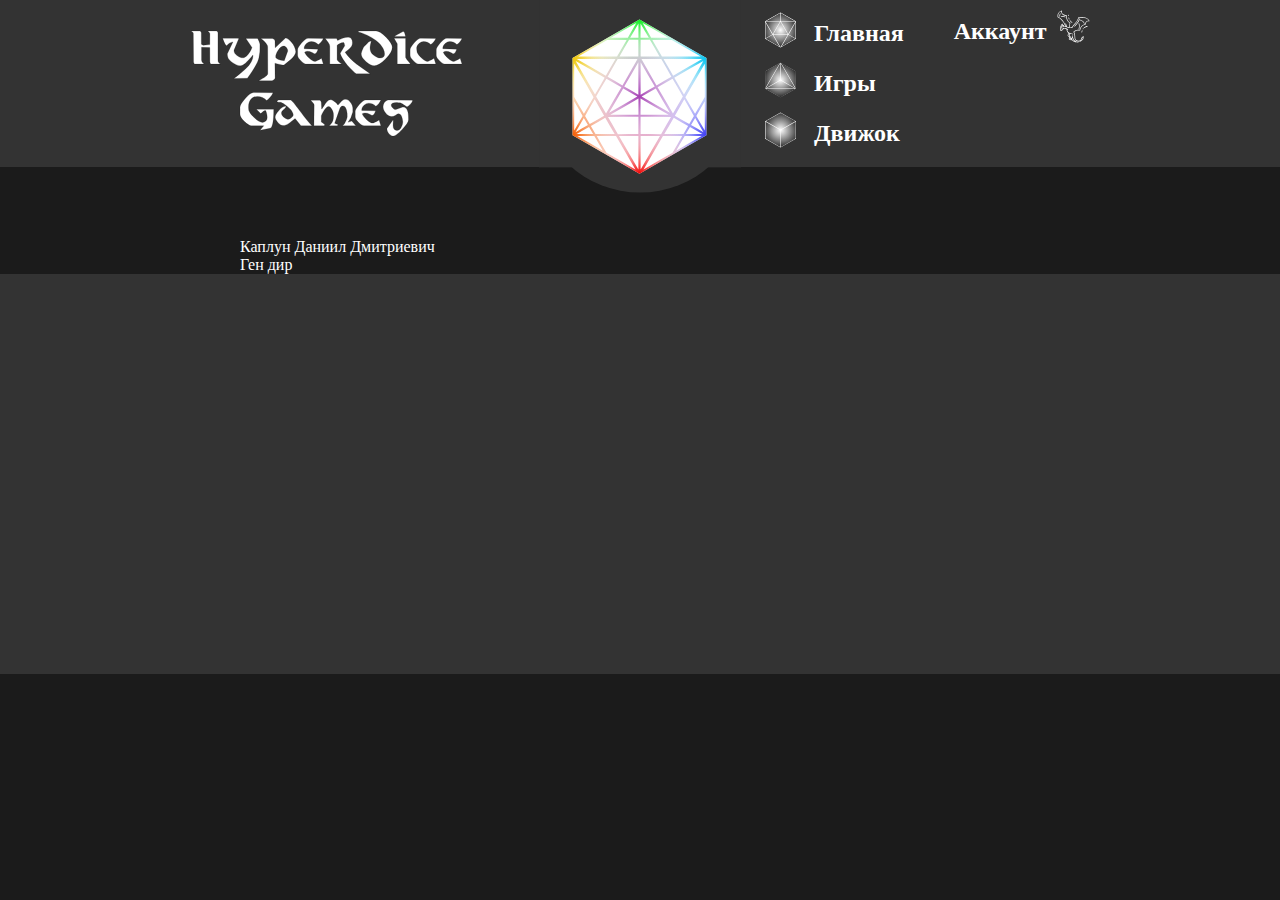
==== about.html @ 56bfedf5 "commit" ====
<!DOCTYPE html>
<head>
    <meta charset="utf-8" />
    <meta name="viewport" content="width=device-width, initial-scale=1">
    <link rel="stylesheet" href="style.css">
</head>
<body>
    <div class="header">
        <div class="header-block-left">
            <img class="title" src="assets/svg/title.svg">
        </div>
        <div class="header-block-center">
            <img class="logo" src="assets/svg/logo-color.svg">
        </div>
        <div class="header-block-right">
            <div class="top-bar">
                <div class="top-bar-element">
                    <a class="top-bar" href="index.html">
                        <div class="top-bar-img">
                            <img class="top-bar-icon" src="assets/svg/main.svg">
                        </div>
                        <div class="top-bar-text">
                            <h1 class="top-bar-text">
                                Главная
                            </h1>
                        </div>
                    </a>
                </div>
                <div class="top-bar-element">
                    <a class="top-bar" href="games.html">
                        <div class="top-bar-img">
                            <img class="top-bar-icon" src="assets/svg/games.svg">
                        </div>
                        <div class="top-bar-text">
                            <h1 class="top-bar-text">
                                Игры
                            </h1>
                        </div>
                    </a>
                </div>
                <div class="top-bar-element">
                    <a class="top-bar" href="engine.html">
                        <div class="top-bar-img">
                            <img class="top-bar-icon" src="assets/svg/engine.svg">
                        </div>
                        <div class="top-bar-text">
                            <h1 class="top-bar-text">
                                Движок
                            </h1>
                        </div>
                    </a>
                </div>
            </div>
            <div class="login-panel">
                <a class="login-panel" href="login.html">
                    <div class="top-bar-text">
                        <h1 class="top-bar-text">
                            Аккаунт
                        </h1>
                    </div>
                    <div class="top-bar-img">
                        <img class="top-bar-icon" src="assets/svg/dragon.svg">
                    </div>
                </a>
            </div>
        </div>
    </div>
    <div class="content">
        <div>
            <h1>
                
            </h1>
        </div>
        
        <div>
            <div>

            </div>
            <div>
                Каплун Даниил Дмитриевич
            </div>
            <div>
                Ген дир
            </div>
        </div>

    </div>
    <div class="footer">
        <div class="footer-column-left">

        </div>
        <div class="footer-column-right">

        </div>
    </div>
</body>
---- style.css ----
body
{
    margin: 0px;
    background-color: #1b1b1b;
    color: white;
}

/* header */

img.title
{
    width: 26.042vw;
}
img.logo
{
    width: 15.728vw;
}
img.top-bar-icon
{
    width: 2.6042vw;
}
h1.top-bar-text
{
    margin: 0px;
    padding-left: 0.5208vw;
    padding-right: 0.5208vw;
    font-size: 1.875vw;
}
a.top-bar
{
    display: flex;
    align-items: center;
    text-decoration: none;
    color: white;
}
a.login-panel
{
    display: flex;
    align-items: center;
    text-decoration: none;
    color: white;
    padding: 0.5208vw;
}

div.header-block-left, div.footer-column-left
{
    padding-left: 12.5vw;
}
div.header-block-right, div.footer-column-right
{
    padding-right: 12.5vw;
}

div.header
{
    display: flex;
    justify-content: center;
    width: 100vw;
}
div.header-block-left
{
    display: flex;
    background-color: #333333;
    width: 26.0417vw;
    height: 13.0208vw;
    padding-right: 3.5938vw;
    align-items: center;
}
div.header-block-center
{
    width: 15.728vw;
}
div.header-block-right
{
    background-color: #333333;
    display:flex;
    align-items: center;
    width: 28.0729vw;
    height: 13.0208vw;
    padding-left: 1.5625vw;
}
div.top-bar-text
{
    float: left;
}
div.top-bar-element
{
}
div.top-bar
{
    width: 14.0364vw;
}
div.top-bar-img
{
    height: 3.3854vw;
    width: 3.125vw;
    padding: 0.2604vw;
}
div.login-panel
{
    height: 13.0208vw;
    width: 14.0364vw;
}

/* content */

div.content
{
    width: 1440px;
    margin-top: 40px;
    margin-left: 240px;
    margin-right: 240px;
}
div.wide-card
{
    width: 1440px;
    overflow: auto;
    background-color: #333333;
    margin-bottom: 20px;
}
div.wide-card-img
{
    float: left;
    padding: 25px;
}
div.wide-card-text
{
    text-align: center;
    padding: 25px;
}
div.goty-img
{
    padding: 15px;
}
div.cards
{
    width: 1440px;
    margin-bottom: 50px;
    margin-top: 20px;
}
div.card-left
{
    float: left;
    margin-top:40px;
    margin-right: 20px;
    margin-bottom: 120px;
    width: 700px;
    background-color: #333333;
    text-align: center;
}
div.card-right
{
    float: right;
    margin-top:40px;
    margin-left: 20px;
    width: 700px;
    margin-bottom: 40px;
    background-color: #333333;
    text-align: center;
}

/* footer */

div.footer
{
    width: 100vw;
    display: flex;
    background-color: #333333;
}
div.footer-column-left
{
    float: left;
    height: 400px;
    padding-left: 240px;
    text-align: left;
    width: 450px;
}
div.footer-column-right
{
    float: right;
    height: 400px;
    padding-right: 240px;
    text-align: right;
    width: 450px;
}
div.footer-center
{
    float: left;
    width: 500px;
    height: 400px;
    text-align: center;
}
div.news
{
    width: 500px;
    margin-top: 40px;
    overflow: auto;
    text-align: center;
}
div.news-small-text
{
    float: left;
}
div.news-button
{
    padding-top: 15px;
    float: right;
}

button
{
    background-color: #00B11C;
    border-color: #02C721;
    border-radius: 10px;
    margin: 25px;
}

h1.button-text
{
    font-size: 24px;
    color: white;
    padding-left: 20px;
    padding-right: 20px;
}
h1.news
{
    color: #333333;
    padding: 25px;
    background-color: #DFDFDF;
}
h2.top-bar-text
{
    color: white;
}
a
{
    text-decoration: none;
    color: white;
}
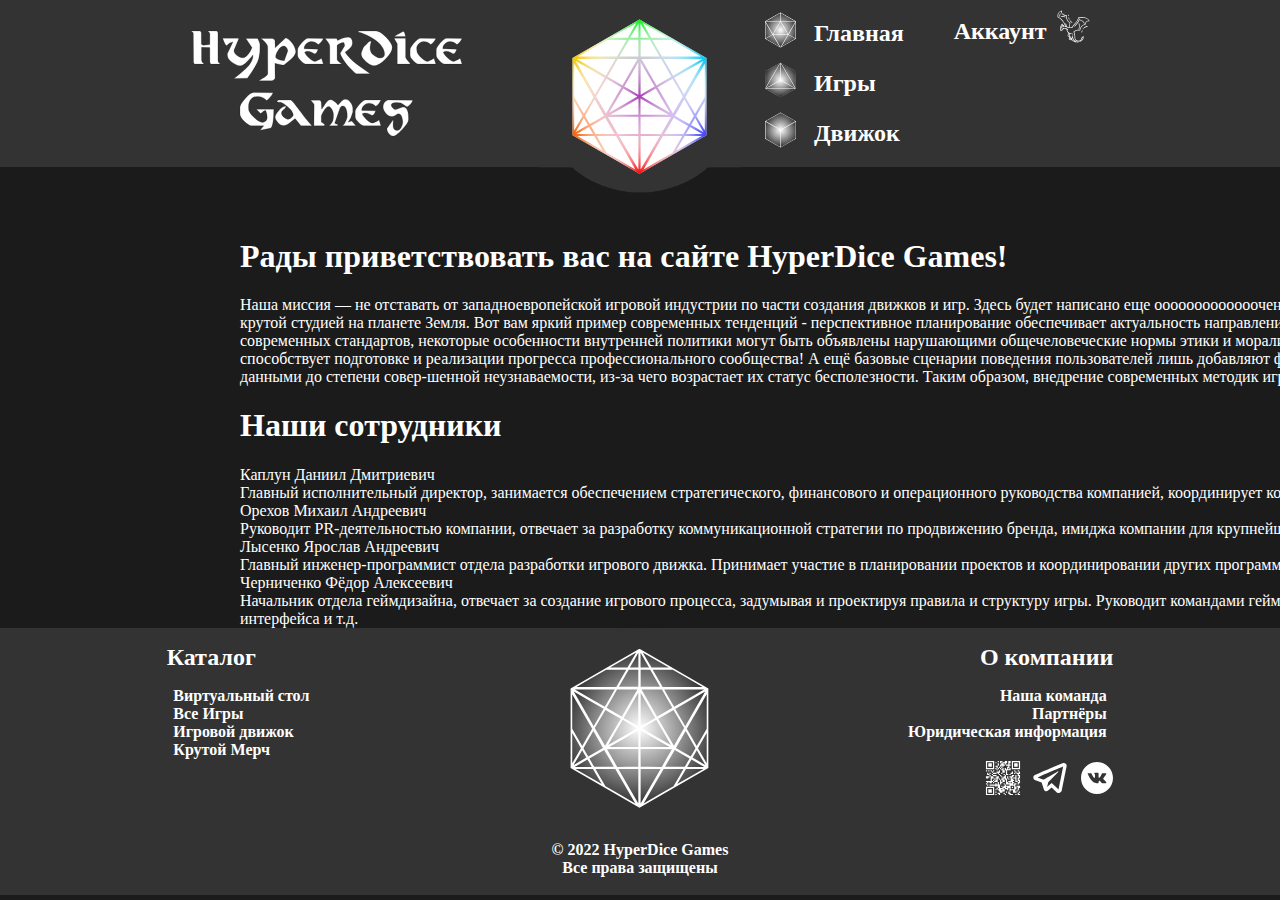
==== commit c6c912b4: "finalized header and footer" ====
--- a/about.html
+++ b/about.html
@@ -3,21 +3,24 @@
     <meta charset="utf-8" />
     <meta name="viewport" content="width=device-width, initial-scale=1">
     <link rel="stylesheet" href="style.css">
+    <title>
+        HyperDice Games - О нас
+    </title>
 </head>
 <body>
     <div class="header">
         <div class="header-block-left">
-            <img class="title" src="assets/svg/title.svg">
+            <img class="title" src="assets/header/svg/title.svg">
         </div>
         <div class="header-block-center">
-            <img class="logo" src="assets/svg/logo-color.svg">
+            <img class="logo" src="assets/header/svg/logo-color.svg">
         </div>
         <div class="header-block-right">
             <div class="top-bar">
                 <div class="top-bar-element">
                     <a class="top-bar" href="index.html">
                         <div class="top-bar-img">
-                            <img class="top-bar-icon" src="assets/svg/main.svg">
+                            <img class="top-bar-icon" src="assets/header/svg/main.svg">
                         </div>
                         <div class="top-bar-text">
                             <h1 class="top-bar-text">
@@ -29,7 +32,7 @@
                 <div class="top-bar-element">
                     <a class="top-bar" href="games.html">
                         <div class="top-bar-img">
-                            <img class="top-bar-icon" src="assets/svg/games.svg">
+                            <img class="top-bar-icon" src="assets/header/svg/games.svg">
                         </div>
                         <div class="top-bar-text">
                             <h1 class="top-bar-text">
@@ -41,7 +44,7 @@
                 <div class="top-bar-element">
                     <a class="top-bar" href="engine.html">
                         <div class="top-bar-img">
-                            <img class="top-bar-icon" src="assets/svg/engine.svg">
+                            <img class="top-bar-icon" src="assets/header/svg/engine.svg">
                         </div>
                         <div class="top-bar-text">
                             <h1 class="top-bar-text">
@@ -59,7 +62,7 @@
                         </h1>
                     </div>
                     <div class="top-bar-img">
-                        <img class="top-bar-icon" src="assets/svg/dragon.svg">
+                        <img class="top-bar-icon" src="assets/header/svg/dragon.svg">
                     </div>
                 </a>
             </div>
@@ -68,11 +71,21 @@
     <div class="content">
         <div>
             <h1>
-                
-            </h1>
+                Рады приветствовать вас на сайте HyperDice Games! 
+            </h1>
+        </div>
+        <div>
+            Наша миссия — не отставать от западноевропейской игровой индустрии по части создания движков и игр. Здесь будет написано еще ооооооооооооочень много интересного и классного, что мы окажемся самой крутой студией на планете Земля.
+            Вот вам яркий пример современных тенденций - перспективное планирование обеспечивает актуальность направлений прогрессивного развития. В рамках спецификации современных стандартов, некоторые особенности внутренней политики могут быть объявлены нарушающими общечеловеческие нормы этики и морали. Таким образом, синтетическое тестирование способствует подготовке и реализации прогресса профессионального сообщества!
+            А ещё базовые сценарии поведения пользователей лишь добавляют фракци-онных разногласий и смешаны с не уникальными данными до степени совер-шенной неузнаваемости, из-за чего возрастает их статус бесполезности. Таким образом, внедрение современных методик играет важную роль в формировании кластеризации усилий.
         </div>
         
         <div>
+            <h1>
+                Наши сотрудники
+            </h1>
+        </div>
+        <div>
             <div>
 
             </div>
@@ -80,17 +93,112 @@
                 Каплун Даниил Дмитриевич
             </div>
             <div>
-                Ген дир
-            </div>
-        </div>
+                Главный исполнительный директор, занимается обеспечением стратегического, финансового и операционного руководства компанией, координирует команды разработчиков.
+            </div>
+        </div>
+        <div>
+            <div>
+
+            </div>
+            <div>
+                Орехов Михаил Андреевич
+            </div>
+            <div>
+                Руководит PR-деятельностью компании, отвечает за разработку коммуникационной стратегии по продвижению бренда, имиджа компании для крупнейших групп целевой  аудитории.
+            </div>
+        </div>
+        <div>
+            <div>
+
+            </div>
+            <div>
+                Лысенко Ярослав Андреевич
+            </div>
+            <div>
+                Главный инженер-программист отдела разработки игрового движка. Принимает участие в планировании проектов и координировании других программистов.
+            </div>
+        </div>
+        <div>
+            <div>
+
+            </div>
+            <div>
+                Черниченко Фёдор Алексеевич
+            </div>
+            <div>
+                Начальник отдела геймдизайна, отвечает за создание игрового процесса, задумывая и проектируя правила и структуру игры. Руководит командами  геймдизайнеров игровых механик, пользовательского интерфейса и т.д.
+            </div>
+        </div>
+
 
     </div>
     <div class="footer">
         <div class="footer-column-left">
-
+            <h1 class="footer-column-header">
+                Каталог
+            </h1>
+            <h2 class="footer-column-text">
+                <a href="virtual-table.html">
+                    Виртуальный стол
+                </a>
+                <br>
+                <a href="games.html">
+                    Все Игры
+                </a>
+                <br>
+                <a href="engine.html">
+                    Игровой движок
+                </a>
+                <br>
+                <a href="merch.html">
+                    Крутой Мерч
+                </a>
+            </h2>
+        </div>
+        <div class="footer-center">
+            <div class="footer-logo">
+                <img src="assets/footer/svg/logo-bw.svg" height="100%">
+            </div>
+            <h2 class="footer-column-text">
+                © 2022 HyperDice Games
+                <br>
+                Все права защищены
+            </h2> 
         </div>
         <div class="footer-column-right">
-
+            <h1 class="footer-column-header">
+                О компании
+            </h1>
+            <h2 class="footer-column-text">
+                <a href="about.html">
+                    Наша команда
+                </a>
+                <br>
+                <a href="partners.html">
+                    Партнёры
+                </a>
+                <br>
+                <a href="legal.html">
+                    Юридическая информация
+                </a>
+            </h2>
+            <div class="icons-bar">
+                <div class="rickroll-icon">
+                    <a href="https://youtu.be/dQw4w9WgXcQ" target="_blank">
+                        <img src="assets/footer/svg/rickroll.svg" width="100%">
+                    </a>
+                </div>
+                <div class="icon">
+                    <a href="https://t.me/feelyx" target="_blank">
+                        <img class="icon" src="assets/footer/svg/tg.svg" width="100%">
+                    </a>
+                </div>
+                <div class="icon">
+                    <a href="https://vk.com/feelyx" target="_blank">
+                        <img class="icon" src="assets/footer/svg/vk.svg" width="100%">
+                    </a>
+                </div>
+            </div>
         </div>
     </div>
 </body>--- a/style.css
+++ b/style.css
@@ -10,7 +10,20 @@
 img.title
 {
     width: 26.042vw;
-}
+    box-shadow: 0 0 0 -3px #1b1b1b, 0 0 0 0px #333333C0, /* Green */
+                0 0 0 -3px #1b1b1b, 0 0 0 0px  #33333380, /* Yellow */
+                0 0 0 -3px #1b1b1b, 0 0 0 0px  #33333340; /* Orange */
+}
+div.wide-card:hover, div.card-left:hover, div.card-right:hover
+{
+    box-shadow: 0px  -5px 0 -3px #1b1b1b,  0px  -5px #333333C0,
+                0px -10px 0 -3px #1b1b1b,  0px -10px #33333380,
+                0px -15px 0 -3px #1b1b1b,  0px -15px #33333340,
+                0px   5px 0 -3px #1b1b1b,  0px   5px #333333C0,
+                0px  10px 0 -3px #1b1b1b,  0px  10px #33333380,
+                0px  15px 0 -3px #1b1b1b,  0px  15px #33333340;
+}
+
 img.logo
 {
     width: 15.728vw;
@@ -26,12 +39,28 @@
     padding-right: 0.5208vw;
     font-size: 1.875vw;
 }
+h1.footer-column-header
+{
+    padding-left: 0.5208vw;
+    padding-right: 0.5208vw;
+    font-size: 1.875vw;
+}
+h2.footer-column-text
+{
+    margin: 1.0416vw;
+    font-size: 1.25vw;
+}
 a.top-bar
 {
     display: flex;
     align-items: center;
     text-decoration: none;
     color: white;
+}
+a:hover
+{
+    transform: scale(1.1, 1.1);
+    filter: drop-shadow(0px 10px 10px #1b1b1bff);
 }
 a.login-panel
 {
@@ -131,6 +160,10 @@
 div.goty-img
 {
     padding: 15px;
+}
+div.goty-img:hover
+{
+    filter: drop-shadow(0px 0px 10px #A68F33)
 }
 div.cards
 {
@@ -164,32 +197,52 @@
 div.footer
 {
     width: 100vw;
+    height: 20.8333vw;
     display: flex;
     background-color: #333333;
 }
 div.footer-column-left
 {
-    float: left;
-    height: 400px;
-    padding-left: 240px;
+    width: 24.4792vw;
     text-align: left;
-    width: 450px;
 }
 div.footer-column-right
 {
-    float: right;
-    height: 400px;
-    padding-right: 240px;
+    width: 24.4792vw;
     text-align: right;
-    width: 450px;
 }
 div.footer-center
 {
     float: left;
-    width: 500px;
-    height: 400px;
-    text-align: center;
-}
+    width: 26.0416vw;
+    text-align: center;
+}
+div.footer-logo
+{
+    height: 15.625vw;
+}
+
+div.icons-bar
+{
+    display: flex;
+}
+div.rickroll-icon
+{
+    margin-left: auto;
+    padding: 0.2604vw;
+    width: 3.125vw;
+}
+div.icon
+{
+    padding: 0.2604vw;
+    width: 3.125vw;
+}
+div.icon:hover, div.rickroll-icon:hover
+{
+    transform: scale(1.5, 1.5);
+    filter: drop-shadow(0px 0px 10px #1b1b1b);
+}
+
 div.news
 {
     width: 500px;
@@ -215,6 +268,12 @@
     margin: 25px;
 }
 
+button:hover
+{
+    transform: scale(1.1, 1.1);
+    filter: drop-shadow(0px 5px 5px #1b1b1bff);
+}
+
 h1.button-text
 {
     font-size: 24px;
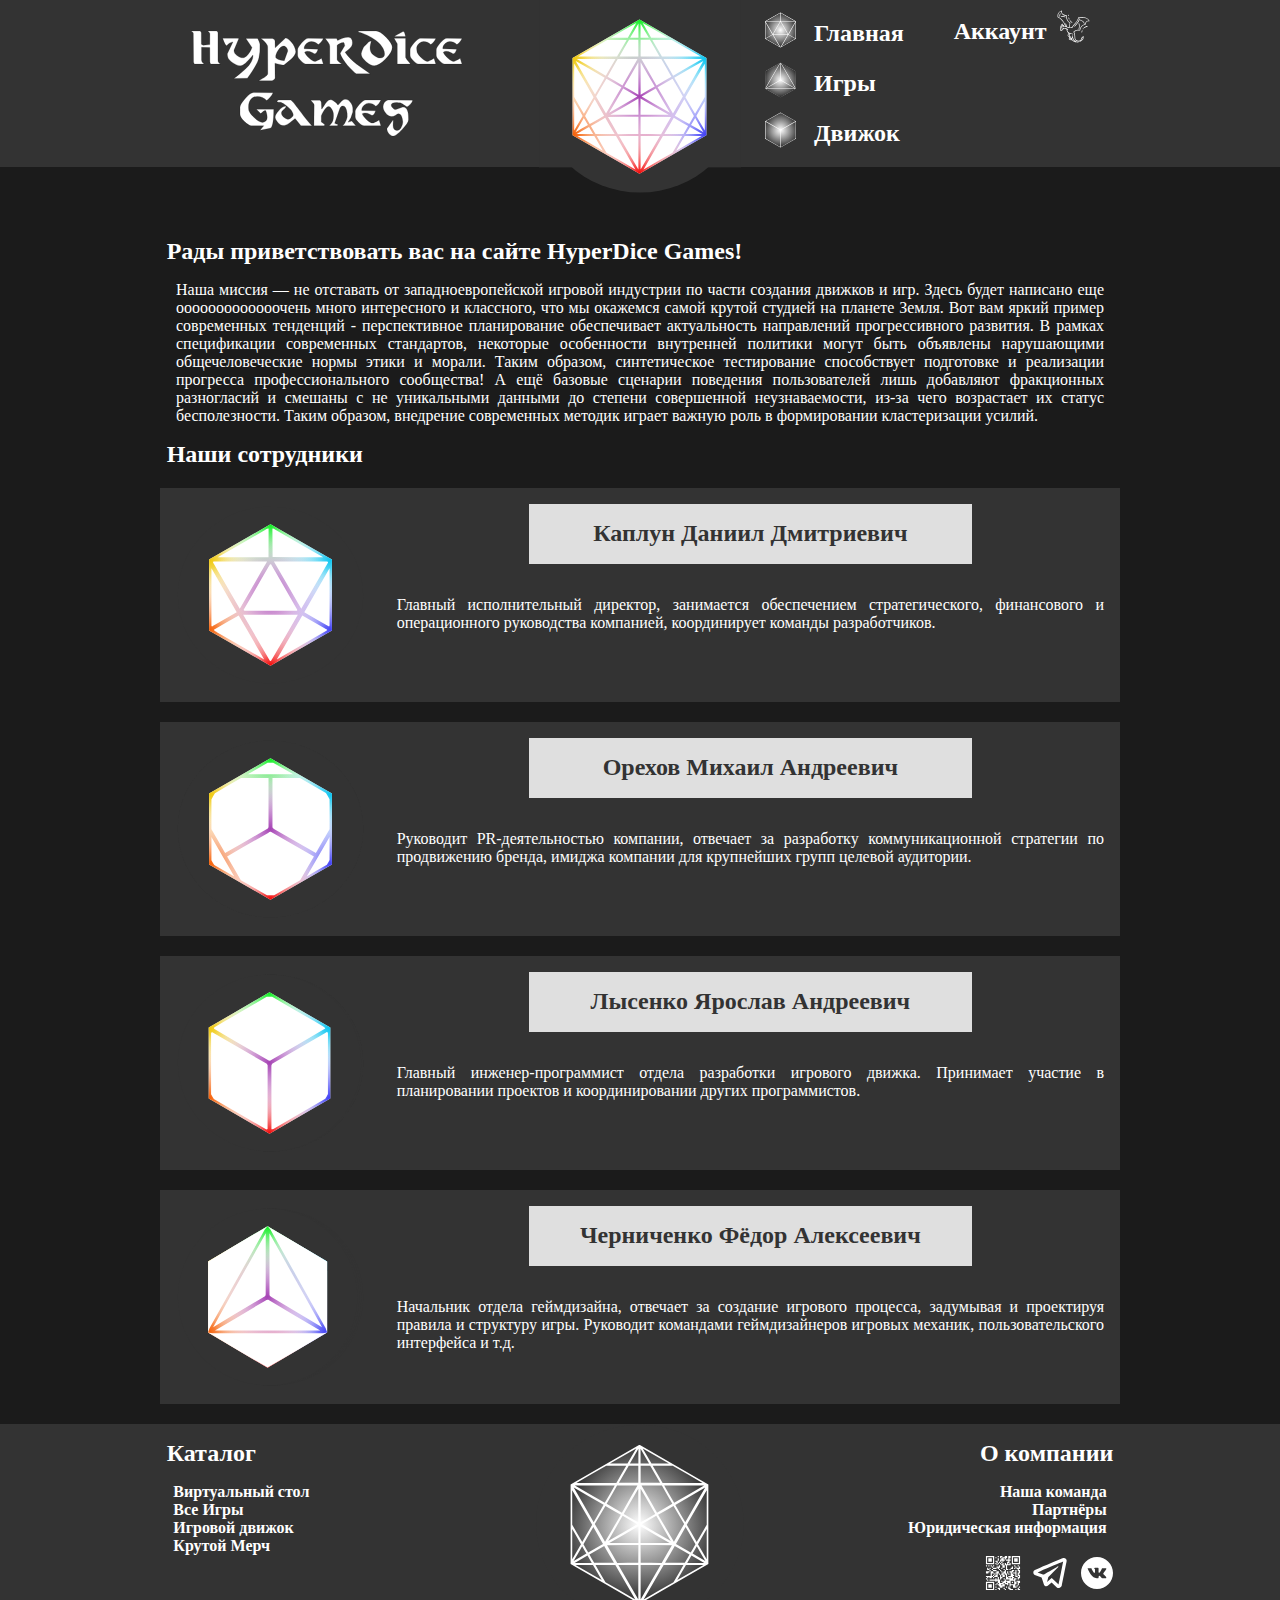
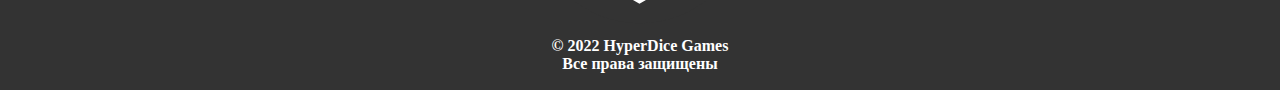
==== commit e81fd8b0: "finalized about page" ====
--- a/about.html
+++ b/about.html
@@ -70,67 +70,84 @@
     </div>
     <div class="content">
         <div>
-            <h1>
+            <h1 class="top-bar-text">
                 Рады приветствовать вас на сайте HyperDice Games! 
             </h1>
         </div>
-        <div>
+        <div class="employee-text">
             Наша миссия — не отставать от западноевропейской игровой индустрии по части создания движков и игр. Здесь будет написано еще ооооооооооооочень много интересного и классного, что мы окажемся самой крутой студией на планете Земля.
-            Вот вам яркий пример современных тенденций - перспективное планирование обеспечивает актуальность направлений прогрессивного развития. В рамках спецификации современных стандартов, некоторые особенности внутренней политики могут быть объявлены нарушающими общечеловеческие нормы этики и морали. Таким образом, синтетическое тестирование способствует подготовке и реализации прогресса профессионального сообщества!
-            А ещё базовые сценарии поведения пользователей лишь добавляют фракци-онных разногласий и смешаны с не уникальными данными до степени совер-шенной неузнаваемости, из-за чего возрастает их статус бесполезности. Таким образом, внедрение современных методик играет важную роль в формировании кластеризации усилий.
+            Вот вам яркий пример современных тенденций - перспективное планирование обеспечивает актуальность направлений прогрессивного развития.
+            В рамках спецификации современных стандартов, некоторые особенности внутренней политики могут быть объявлены нарушающими общечеловеческие нормы этики и морали.
+            Таким образом, синтетическое тестирование способствует подготовке и реализации прогресса профессионального сообщества!
+            А ещё базовые сценарии поведения пользователей лишь добавляют фракционных разногласий и смешаны с не уникальными данными до степени совершенной неузнаваемости, из-за чего возрастает их статус бесполезности.
+            Таким образом, внедрение современных методик играет важную роль в формировании кластеризации усилий.
         </div>
         
         <div>
-            <h1>
+            <h1 class="top-bar-text">
                 Наши сотрудники
             </h1>
         </div>
-        <div>
-            <div>
-
-            </div>
-            <div>
-                Каплун Даниил Дмитриевич
-            </div>
-            <div>
-                Главный исполнительный директор, занимается обеспечением стратегического, финансового и операционного руководства компанией, координирует команды разработчиков.
-            </div>
-        </div>
-        <div>
-            <div>
-
-            </div>
-            <div>
-                Орехов Михаил Андреевич
-            </div>
-            <div>
-                Руководит PR-деятельностью компании, отвечает за разработку коммуникационной стратегии по продвижению бренда, имиджа компании для крупнейших групп целевой  аудитории.
-            </div>
-        </div>
-        <div>
-            <div>
-
-            </div>
-            <div>
-                Лысенко Ярослав Андреевич
-            </div>
-            <div>
-                Главный инженер-программист отдела разработки игрового движка. Принимает участие в планировании проектов и координировании других программистов.
-            </div>
-        </div>
-        <div>
-            <div>
-
-            </div>
-            <div>
-                Черниченко Фёдор Алексеевич
-            </div>
-            <div>
-                Начальник отдела геймдизайна, отвечает за создание игрового процесса, задумывая и проектируя правила и структуру игры. Руководит командами  геймдизайнеров игровых механик, пользовательского интерфейса и т.д.
-            </div>
-        </div>
-
-
+        <div class="wide-card">
+            <div class="employee-img">
+                <img src="assets/about/CEO20.svg" height="100%">
+            </div>
+            <div class="employee">
+                <div class="name">
+                    <h1 class="news">
+                        Каплун Даниил Дмитриевич
+                    </h1>
+                </div>
+                <div class="employee-text">
+                    Главный исполнительный директор, занимается обеспечением стратегического, финансового и операционного руководства компанией, координирует команды разработчиков.
+                </div>
+            </div>
+        </div>
+        <div class="wide-card">
+            <div class="employee-img">
+                <img src="assets/about/PRM12.svg" height="100%">
+            </div>
+            <div class="employee">
+                <div class="name">
+                    <h1 class="news">
+                        Орехов Михаил Андреевич
+                    </h1>
+                </div>
+                <div class="employee-text">
+                    Руководит PR-деятельностью компании, отвечает за разработку коммуникационной стратегии по продвижению бренда, имиджа компании для крупнейших групп целевой  аудитории.
+                </div>
+            </div>
+        </div>
+        <div class="wide-card">
+            <div class="employee-img">
+                <img src="assets/about/CSE06.svg" height="100%">
+            </div>
+            <div class="employee">
+                <div class="name">
+                    <h1 class="news">
+                        Лысенко Ярослав Андреевич
+                    </h1>
+                </div>
+                <div class="employee-text">
+                    Главный инженер-программист отдела разработки игрового движка. Принимает участие в планировании проектов и координировании других программистов.
+                </div>
+            </div>
+        </div>
+        <div class="wide-card">
+            <div class="employee-img">
+                <img src="assets/about/HGD04.svg" height="100%">
+            </div>
+            <div class="employee">
+                <div class="name">
+                    <h1 class="news">
+                        Черниченко Фёдор Алексеевич
+                    </h1>
+                </div>
+                <div class="employee-text">
+                    Начальник отдела геймдизайна, отвечает за создание игрового процесса, задумывая и проектируя правила и структуру игры. Руководит командами  геймдизайнеров игровых механик, пользовательского интерфейса и т.д.
+                </div>
+            </div>
+        </div>
     </div>
     <div class="footer">
         <div class="footer-column-left">
--- a/style.css
+++ b/style.css
@@ -135,22 +135,22 @@
 
 div.content
 {
-    width: 1440px;
+    width: 75vw;
     margin-top: 40px;
-    margin-left: 240px;
-    margin-right: 240px;
+    margin-left: 12.5vw;
+    margin-right: 12.5vw;
 }
 div.wide-card
 {
-    width: 1440px;
-    overflow: auto;
-    background-color: #333333;
-    margin-bottom: 20px;
+    width: 75vw;
+    display: flex;
+    background-color: #333333;
+    margin-top: 1.5625vw;
+    margin-bottom: 1.5625vw;
 }
 div.wide-card-img
 {
-    float: left;
-    padding: 25px;
+    padding: 1.3291vw;
 }
 div.wide-card-text
 {
@@ -260,6 +260,30 @@
     float: right;
 }
 
+div.employee
+{
+    width: 100%;
+}
+div.employee-img
+{
+    padding: 1.3291vw;
+    height: 14.0625vw;
+}
+div.name
+{
+    display: inline-block;
+    text-align: center;
+    width: 60%;
+    margin-left: 20%;
+    margin-right: 20%;
+}
+div.employee-text
+{
+    padding: 1.25vw;
+    font-size: 1.25vw;
+    text-align: justify;
+}
+
 button
 {
     background-color: #00B11C;
@@ -284,7 +308,8 @@
 h1.news
 {
     color: #333333;
-    padding: 25px;
+    padding: 1.3021vw;
+    font-size: 1.875vw;
     background-color: #DFDFDF;
 }
 h2.top-bar-text
@@ -295,4 +320,4 @@
 {
     text-decoration: none;
     color: white;
-}
+}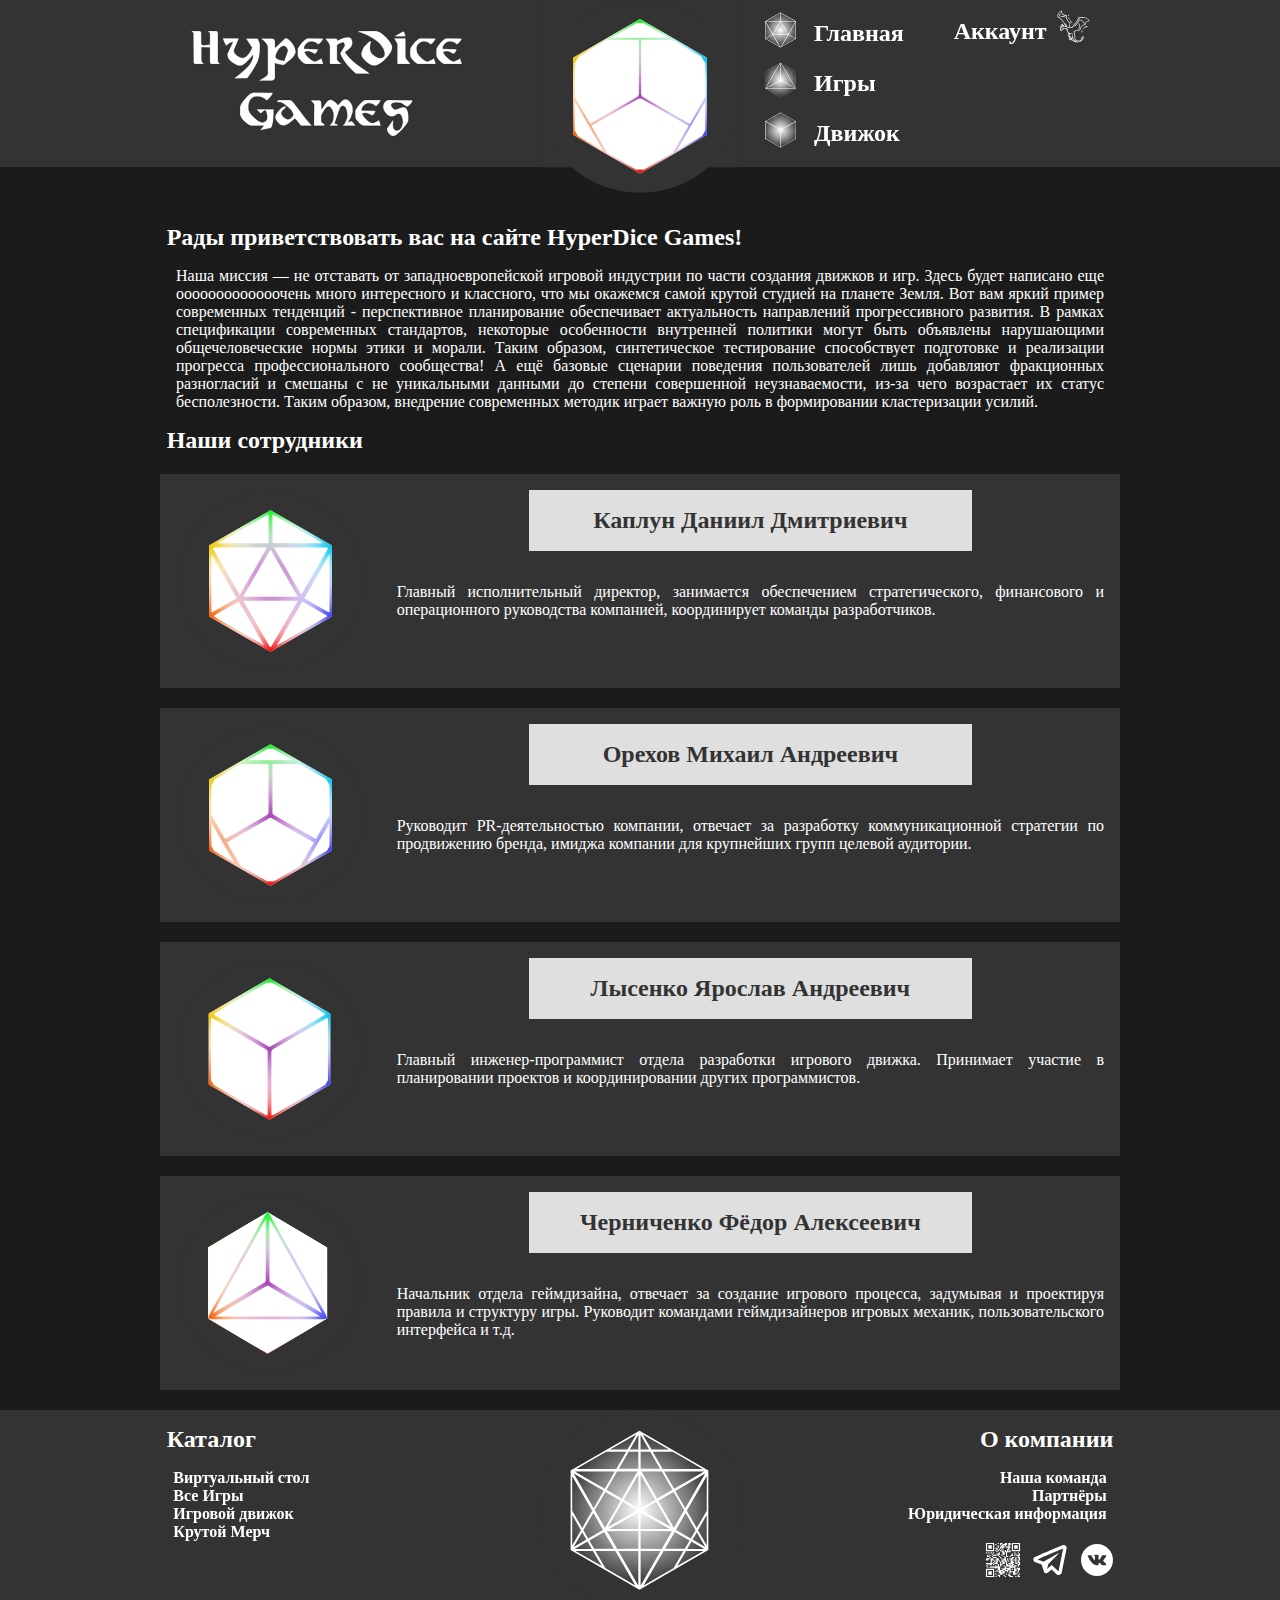
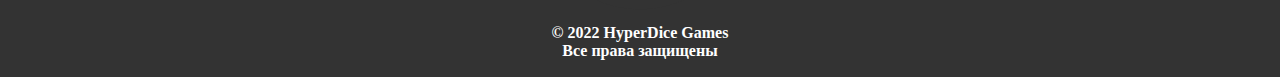
==== commit 3e6eb9d1: "intermediate result (engine page)" ====
--- a/about.html
+++ b/about.html
@@ -13,7 +13,7 @@
             <img class="title" src="assets/header/svg/title.svg">
         </div>
         <div class="header-block-center">
-            <img class="logo" src="assets/header/svg/logo-color.svg">
+            <img class="logo" src="assets/header/svg/logo-color-12.svg">
         </div>
         <div class="header-block-right">
             <div class="top-bar">
@@ -90,7 +90,7 @@
         </div>
         <div class="wide-card">
             <div class="employee-img">
-                <img src="assets/about/CEO20.svg" height="100%">
+                <img src="assets/about/svg/CEO20.svg" height="100%">
             </div>
             <div class="employee">
                 <div class="name">
@@ -105,7 +105,7 @@
         </div>
         <div class="wide-card">
             <div class="employee-img">
-                <img src="assets/about/PRM12.svg" height="100%">
+                <img src="assets/about/svg/PRM12.svg" height="100%">
             </div>
             <div class="employee">
                 <div class="name">
@@ -120,7 +120,7 @@
         </div>
         <div class="wide-card">
             <div class="employee-img">
-                <img src="assets/about/CSE06.svg" height="100%">
+                <img src="assets/about/svg/CSE06.svg" height="100%">
             </div>
             <div class="employee">
                 <div class="name">
@@ -135,7 +135,7 @@
         </div>
         <div class="wide-card">
             <div class="employee-img">
-                <img src="assets/about/HGD04.svg" height="100%">
+                <img src="assets/about/svg/HGD04.svg" height="100%">
             </div>
             <div class="employee">
                 <div class="name">
--- a/style.css
+++ b/style.css
@@ -10,18 +10,35 @@
 img.title
 {
     width: 26.042vw;
-    box-shadow: 0 0 0 -3px #1b1b1b, 0 0 0 0px #333333C0, /* Green */
-                0 0 0 -3px #1b1b1b, 0 0 0 0px  #33333380, /* Yellow */
-                0 0 0 -3px #1b1b1b, 0 0 0 0px  #33333340; /* Orange */
-}
-div.wide-card:hover, div.card-left:hover, div.card-right:hover
-{
-    box-shadow: 0px  -5px 0 -3px #1b1b1b,  0px  -5px #333333C0,
-                0px -10px 0 -3px #1b1b1b,  0px -10px #33333380,
-                0px -15px 0 -3px #1b1b1b,  0px -15px #33333340,
-                0px   5px 0 -3px #1b1b1b,  0px   5px #333333C0,
-                0px  10px 0 -3px #1b1b1b,  0px  10px #33333380,
-                0px  15px 0 -3px #1b1b1b,  0px  15px #33333340;
+    
+}
+div.wide-card:hover, div.card:hover
+{
+    box-shadow: 0vw -0.2604vw 0 -0.1563vw #1b1b1b,  0vw -0.2604vw #333333C0,
+                0vw -0.5208vw 0 -0.1563vw #1b1b1b,  0vw -0.5208vw #33333380,
+                0vw -0.7813vw 0 -0.1563vw #1b1b1b,  0vw -0.7813vw #33333340,
+                0vw  0.2604vw 0 -0.1563vw #1b1b1b,  0vw  0.2604vw #333333C0,
+                0vw  0.5208vw 0 -0.1563vw #1b1b1b,  0vw  0.5208vw #33333380,
+                0vw  0.7813vw 0 -0.1563vw #1b1b1b,  0vw  0.7813vw #33333340;
+    -webkit-transition: all 0.3s cubic-bezier(0.4, 0, 1, 1) 0s;
+    -o-transition:      all 0.3s cubic-bezier(0.4, 0, 1, 1) 0s;  
+    -ms-transition:     all 0.3s cubic-bezier(0.4, 0, 1, 1) 0s; 
+    -moz-transition:    all 0.3s cubic-bezier(0.4, 0, 1, 1) 0s; 
+    transition:         all 0.3s cubic-bezier(0.4, 0, 1, 1) 0s; 
+}
+div.wide-card, div.card
+{
+    box-shadow: 0vw 0vw 0 -0.1563vw #1b1b1b,  0vw 0vw #333333C0,
+                0vw 0vw 0 -0.1563vw #1b1b1b,  0vw 0vw #33333380,
+                0vw 0vw 0 -0.1563vw #1b1b1b,  0vw 0vw #33333340,
+                0vw 0vw 0 -0.1563vw #1b1b1b,  0vw 0vw #333333C0,
+                0vw 0vw 0 -0.1563vw #1b1b1b,  0vw 0vw #33333380,
+                0vw 0vw 0 -0.1563vw #1b1b1b,  0vw 0vw #33333340;
+    -webkit-transition: all 0.3s cubic-bezier(0.4, 0, 1, 1) 0s;
+    -o-transition:      all 0.3s cubic-bezier(0.4, 0, 1, 1) 0s;  
+    -ms-transition:     all 0.3s cubic-bezier(0.4, 0, 1, 1) 0s; 
+    -moz-transition:    all 0.3s cubic-bezier(0.4, 0, 1, 1) 0s; 
+    transition:         all 0.3s cubic-bezier(0.4, 0, 1, 1) 0s; 
 }
 
 img.logo
@@ -57,10 +74,25 @@
     text-decoration: none;
     color: white;
 }
+a
+{
+    transform: scale(1.0, 1.0);
+    filter: drop-shadow(0px 1vw 1vw #00000000);
+    -webkit-transition: all 0.2s cubic-bezier(0.4, 0, 1, 1) 0s;
+    -o-transition:      all 0.2s cubic-bezier(0.4, 0, 1, 1) 0s;  
+    -ms-transition:     all 0.2s cubic-bezier(0.4, 0, 1, 1) 0s; 
+    -moz-transition:    all 0.2s cubic-bezier(0.4, 0, 1, 1) 0s; 
+    transition:         all 0.2s cubic-bezier(0.4, 0, 1, 1) 0s;
+}
 a:hover
 {
     transform: scale(1.1, 1.1);
-    filter: drop-shadow(0px 10px 10px #1b1b1bff);
+    filter: drop-shadow(0px 1vw 1vw #1b1b1bff);
+    -webkit-transition: all 0.2s cubic-bezier(0.4, 0, 1, 1) 0s;
+    -o-transition:      all 0.2s cubic-bezier(0.4, 0, 1, 1) 0s;  
+    -ms-transition:     all 0.2s cubic-bezier(0.4, 0, 1, 1) 0s; 
+    -moz-transition:    all 0.2s cubic-bezier(0.4, 0, 1, 1) 0s; 
+    transition:         all 0.2s cubic-bezier(0.4, 0, 1, 1) 0s;
 }
 a.login-panel
 {
@@ -112,9 +144,6 @@
 {
     float: left;
 }
-div.top-bar-element
-{
-}
 div.top-bar
 {
     width: 14.0364vw;
@@ -136,7 +165,7 @@
 div.content
 {
     width: 75vw;
-    margin-top: 40px;
+    margin-top: 2.0833vw;
     margin-left: 12.5vw;
     margin-right: 12.5vw;
 }
@@ -155,41 +184,49 @@
 div.wide-card-text
 {
     text-align: center;
-    padding: 25px;
+    padding: 1.3021vw;
 }
 div.goty-img
 {
-    padding: 15px;
+    padding: 0.7813vw;
+    filter: drop-shadow(0px 0px 0.5vw #00000000);
+    -webkit-transition: all 0.3s cubic-bezier(0.4, 0, 1, 1) 0s;
+    -o-transition:      all 0.3s cubic-bezier(0.4, 0, 1, 1) 0s;  
+    -ms-transition:     all 0.3s cubic-bezier(0.4, 0, 1, 1) 0s; 
+    -moz-transition:    all 0.3s cubic-bezier(0.4, 0, 1, 1) 0s; 
+    transition:         all 0.3s cubic-bezier(0.4, 0, 1, 1) 0s; 
 }
 div.goty-img:hover
 {
-    filter: drop-shadow(0px 0px 10px #A68F33)
+    filter: drop-shadow(0px 0px 0.5vw #A68F33ff);
+    -webkit-transition: all 0.3s cubic-bezier(0.4, 0, 1, 1) 0s;
+    -o-transition:      all 0.3s cubic-bezier(0.4, 0, 1, 1) 0s;  
+    -ms-transition:     all 0.3s cubic-bezier(0.4, 0, 1, 1) 0s; 
+    -moz-transition:    all 0.3s cubic-bezier(0.4, 0, 1, 1) 0s; 
+    transition:         all 0.3s cubic-bezier(0.4, 0, 1, 1) 0s; 
 }
 div.cards
 {
-    width: 1440px;
-    margin-bottom: 50px;
-    margin-top: 20px;
-}
-div.card-left
-{
-    float: left;
-    margin-top:40px;
-    margin-right: 20px;
-    margin-bottom: 120px;
-    width: 700px;
+    width: 75vw;
+    margin-bottom: 1.5625vw;
+    margin-top: 1.5625vw;
+}
+div.cards-row
+{
+    display: flex;
+    justify-content: space-between;
+    margin-top: 2.0833vw;
+    margin-bottom: 2.0833vw;
+    height: 41.6667vw;
+}
+div.card
+{
+    width: 36.4583vw;
     background-color: #333333;
     text-align: center;
-}
-div.card-right
-{
-    float: right;
-    margin-top:40px;
-    margin-left: 20px;
-    width: 700px;
-    margin-bottom: 40px;
-    background-color: #333333;
-    text-align: center;
+    display: flex;
+    flex-direction: column;
+    justify-content: space-between;
 }
 
 /* footer */
@@ -240,13 +277,28 @@
 div.icon:hover, div.rickroll-icon:hover
 {
     transform: scale(1.5, 1.5);
-    filter: drop-shadow(0px 0px 10px #1b1b1b);
+    filter: drop-shadow(0px 0px 1vw #1b1b1bff);
+    -webkit-transition: all 0.2s cubic-bezier(0.4, 0, 1, 1) 0s;
+    -o-transition:      all 0.2s cubic-bezier(0.4, 0, 1, 1) 0s;  
+    -ms-transition:     all 0.2s cubic-bezier(0.4, 0, 1, 1) 0s; 
+    -moz-transition:    all 0.2s cubic-bezier(0.4, 0, 1, 1) 0s; 
+    transition:         all 0.2s cubic-bezier(0.4, 0, 1, 1) 0s;
+}
+div.icon, div.rickroll-icon
+{
+    transform: scale(1.0, 1.0);
+    filter: drop-shadow(0px 0px 1vw #00000000);
+    -webkit-transition: all 0.2s cubic-bezier(0.4, 0, 1, 1) 0s;
+    -o-transition:      all 0.2s cubic-bezier(0.4, 0, 1, 1) 0s;  
+    -ms-transition:     all 0.2s cubic-bezier(0.4, 0, 1, 1) 0s; 
+    -moz-transition:    all 0.2s cubic-bezier(0.4, 0, 1, 1) 0s; 
+    transition:         all 0.2s cubic-bezier(0.4, 0, 1, 1) 0s;
 }
 
 div.news
 {
-    width: 500px;
-    margin-top: 40px;
+    width: 26.0417vw;
+    margin-top: 1.5625vw;;
     overflow: auto;
     text-align: center;
 }
@@ -256,7 +308,6 @@
 }
 div.news-button
 {
-    padding-top: 15px;
     float: right;
 }
 
@@ -284,26 +335,70 @@
     text-align: justify;
 }
 
+div.item-text
+{
+    align-items: center;
+    display: flex;
+    justify-content: space-evenly;
+    height: 15%;
+    min-height: 15%;
+}
+div.item-name
+{
+    width: 30%;
+    font-size: 1.25vw;
+}
+div.item-description
+{
+    width: 60%;
+    text-align: justify;
+    font-size: 0.9375vw;
+}
+div.buy-button
+{
+    height: 10%;
+    padding-bottom: 1.3291vw;
+    min-height: 10%;
+}
+button.buy
+{
+    margin: 0;
+    height: 100%;
+}
+
 button
 {
+    max-width: 50%;
     background-color: #00B11C;
     border-color: #02C721;
-    border-radius: 10px;
-    margin: 25px;
+    border-radius: 0.5208vw;
+    margin: 1.3021vw;
+    transform: scale(1.0, 1.0);
+    filter: drop-shadow(0px 1vw 1vw #00000000);
+    -webkit-transition: all 0.2s cubic-bezier(0.4, 0, 1, 1) 0s;
+    -o-transition:      all 0.2s cubic-bezier(0.4, 0, 1, 1) 0s;  
+    -ms-transition:     all 0.2s cubic-bezier(0.4, 0, 1, 1) 0s; 
+    -moz-transition:    all 0.2s cubic-bezier(0.4, 0, 1, 1) 0s; 
+    transition:         all 0.2s cubic-bezier(0.4, 0, 1, 1) 0s; 
 }
 
 button:hover
 {
     transform: scale(1.1, 1.1);
-    filter: drop-shadow(0px 5px 5px #1b1b1bff);
+    filter: drop-shadow(0px 1vw 1vw #1b1b1bff);
+    -webkit-transition: all 0.2s cubic-bezier(0.4, 0, 1, 1) 0s;
+    -o-transition:      all 0.2s cubic-bezier(0.4, 0, 1, 1) 0s;  
+    -ms-transition:     all 0.2s cubic-bezier(0.4, 0, 1, 1) 0s; 
+    -moz-transition:    all 0.2s cubic-bezier(0.4, 0, 1, 1) 0s; 
+    transition:         all 0.2s cubic-bezier(0.4, 0, 1, 1) 0s; 
 }
 
 h1.button-text
 {
-    font-size: 24px;
-    color: white;
-    padding-left: 20px;
-    padding-right: 20px;
+    font-size: 1.25vw;
+    color: white;
+    padding-left: 1.25vw;
+    padding-right: 1.25vw;
 }
 h1.news
 {
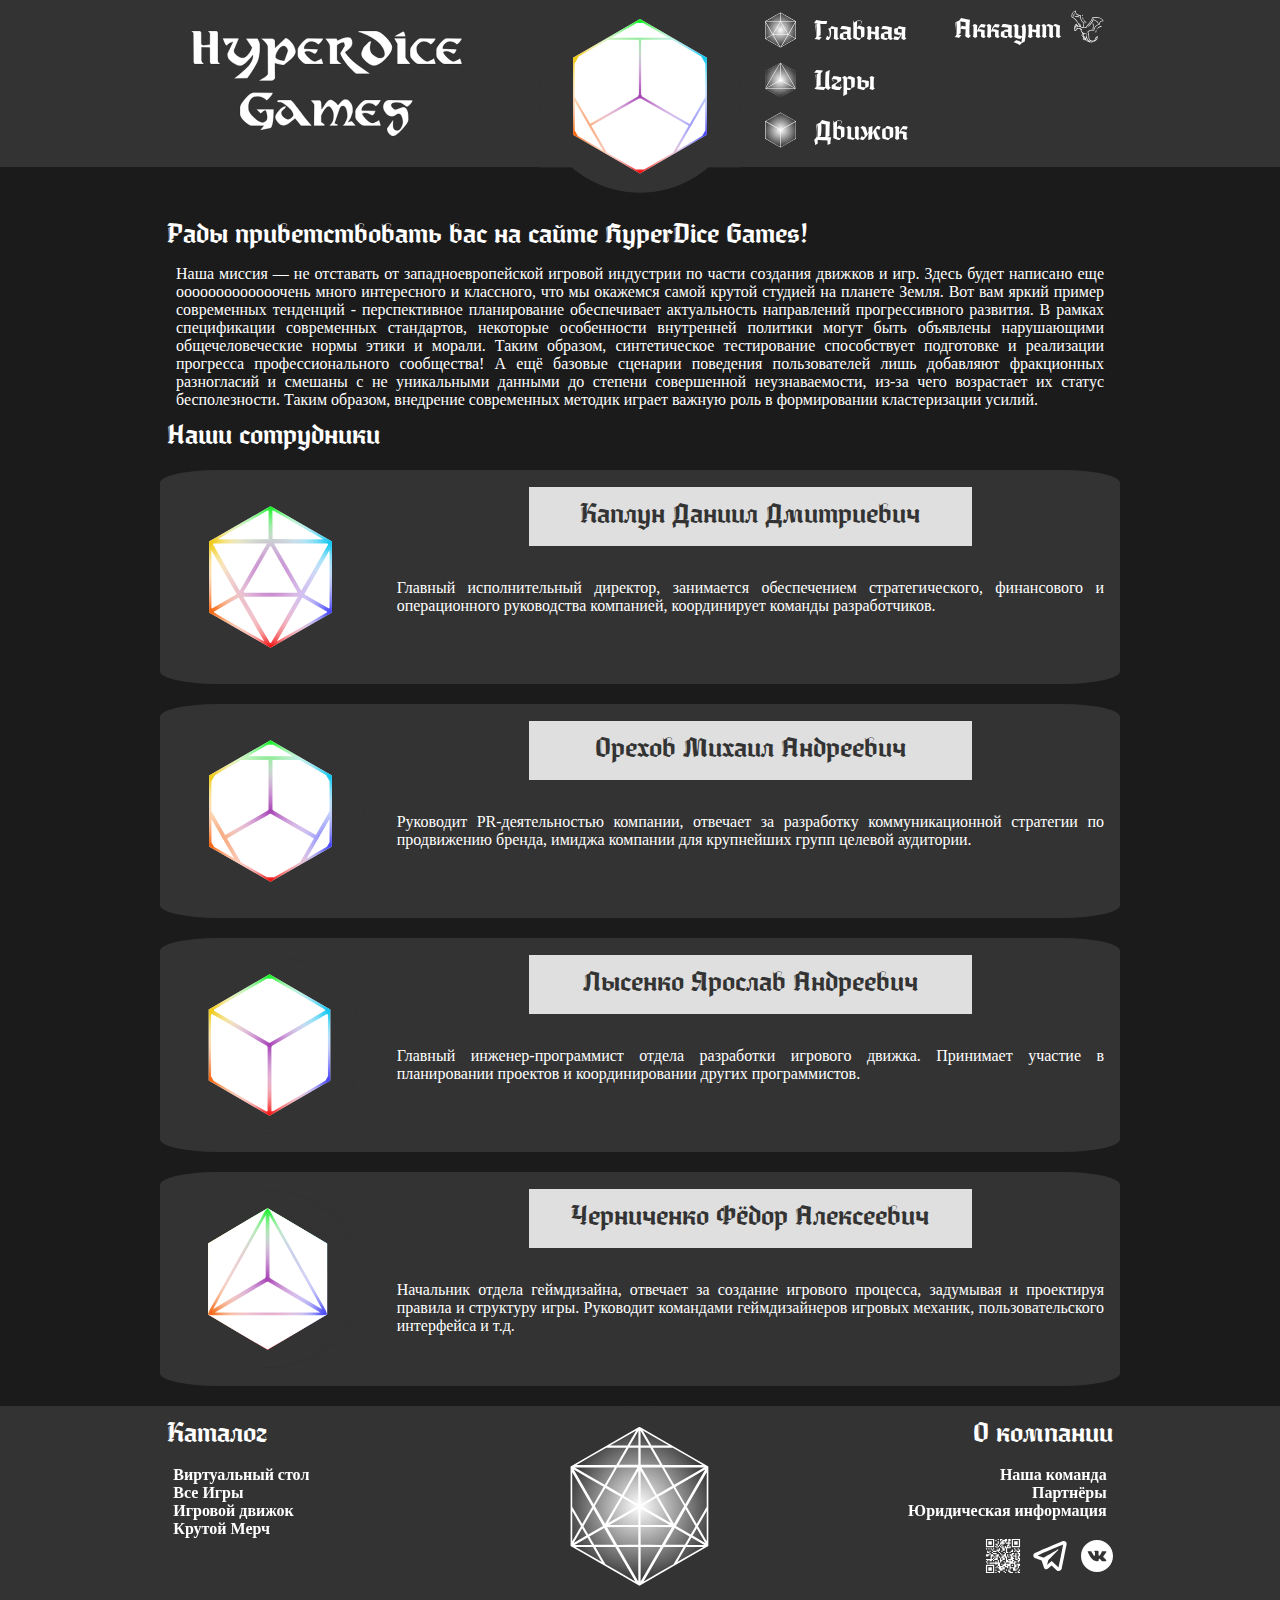
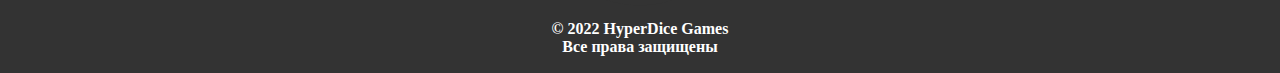
==== commit 6b40b62e: "add animation to cards" ====
--- a/about.html
+++ b/about.html
@@ -3,6 +3,8 @@
     <meta charset="utf-8" />
     <meta name="viewport" content="width=device-width, initial-scale=1">
     <link rel="stylesheet" href="style.css">
+    <link rel="icon" type="svg" href="/assets/icon.svg">
+    <script src="script.js" defer></script>
     <title>
         HyperDice Games - О нас
     </title>
--- a/style.css
+++ b/style.css
@@ -1,3 +1,15 @@
+@font-face
+{
+    font-family: Moyenage; /* Гарнитура шрифта */
+    src: url(assets/fonts/moyenage.ttf); /* Путь к файлу со шрифтом */
+}
+h1
+{
+    font-family: Moyenage;
+    font-size: 2vw;
+    font-weight: normal;
+}
+
 body
 {
     margin: 0px;
@@ -12,7 +24,7 @@
     width: 26.042vw;
     
 }
-div.wide-card:hover, div.card:hover
+/* div.wide-card:hover, div.card:hover
 {
     box-shadow: 0vw -0.2604vw 0 -0.1563vw #1b1b1b,  0vw -0.2604vw #333333C0,
                 0vw -0.5208vw 0 -0.1563vw #1b1b1b,  0vw -0.5208vw #33333380,
@@ -25,8 +37,8 @@
     -ms-transition:     all 0.3s cubic-bezier(0.4, 0, 1, 1) 0s; 
     -moz-transition:    all 0.3s cubic-bezier(0.4, 0, 1, 1) 0s; 
     transition:         all 0.3s cubic-bezier(0.4, 0, 1, 1) 0s; 
-}
-div.wide-card, div.card
+} */
+/* div.wide-card, div.card
 {
     box-shadow: 0vw 0vw 0 -0.1563vw #1b1b1b,  0vw 0vw #333333C0,
                 0vw 0vw 0 -0.1563vw #1b1b1b,  0vw 0vw #33333380,
@@ -38,7 +50,49 @@
     -o-transition:      all 0.3s cubic-bezier(0.4, 0, 1, 1) 0s;  
     -ms-transition:     all 0.3s cubic-bezier(0.4, 0, 1, 1) 0s; 
     -moz-transition:    all 0.3s cubic-bezier(0.4, 0, 1, 1) 0s; 
-    transition:         all 0.3s cubic-bezier(0.4, 0, 1, 1) 0s; 
+    transition:         all 0.3s cubic-bezier(0.4, 0, 1, 1) 0s;
+} */
+
+div.wide-card,
+div.card
+/* div.header-block-left,
+div.header-block-right */
+{
+    position: relative;
+    border-radius: 6%;
+}
+
+div.wide-card:hover::before,
+div.card:hover::before
+/* div.header-block-left:hover::before,
+div.header-block-right:hover::before */
+{
+    opacity: 1;
+}
+
+div.wide-card::before,
+div.card::before
+/* div.header-block-left::before,
+div.header-block-right::before */
+{
+    /* --mouse-x: 0%;
+    --mouse-y: 0%; */
+    border-radius: inherit;
+    background: radial-gradient(
+        800px circle at var(--mouse-x) var(--mouse-y), 
+        /* 800px circle at 10% 20%, */
+        rgba(255, 255, 255, 0.1),
+        transparent 100%
+    );
+    height: 100%;
+    width: 100%;
+    left: 0px;
+    top: 0px;
+    position: absolute;
+    content: "";
+    /* z-index: -1; */
+    opacity: 0;
+    transition: opacity 500ms;
 }
 
 img.logo
@@ -54,13 +108,11 @@
     margin: 0px;
     padding-left: 0.5208vw;
     padding-right: 0.5208vw;
-    font-size: 1.875vw;
 }
 h1.footer-column-header
 {
     padding-left: 0.5208vw;
     padding-right: 0.5208vw;
-    font-size: 1.875vw;
 }
 h2.footer-column-text
 {
@@ -368,7 +420,6 @@
 
 button
 {
-    max-width: 50%;
     background-color: #00B11C;
     border-color: #02C721;
     border-radius: 0.5208vw;
@@ -395,7 +446,6 @@
 
 h1.button-text
 {
-    font-size: 1.25vw;
     color: white;
     padding-left: 1.25vw;
     padding-right: 1.25vw;
@@ -404,7 +454,6 @@
 {
     color: #333333;
     padding: 1.3021vw;
-    font-size: 1.875vw;
     background-color: #DFDFDF;
 }
 h2.top-bar-text
@@ -415,4 +464,10 @@
 {
     text-decoration: none;
     color: white;
+}
+
+div.date
+{
+    width: 15%;
+    margin: 0 0.5% 0 0;
 }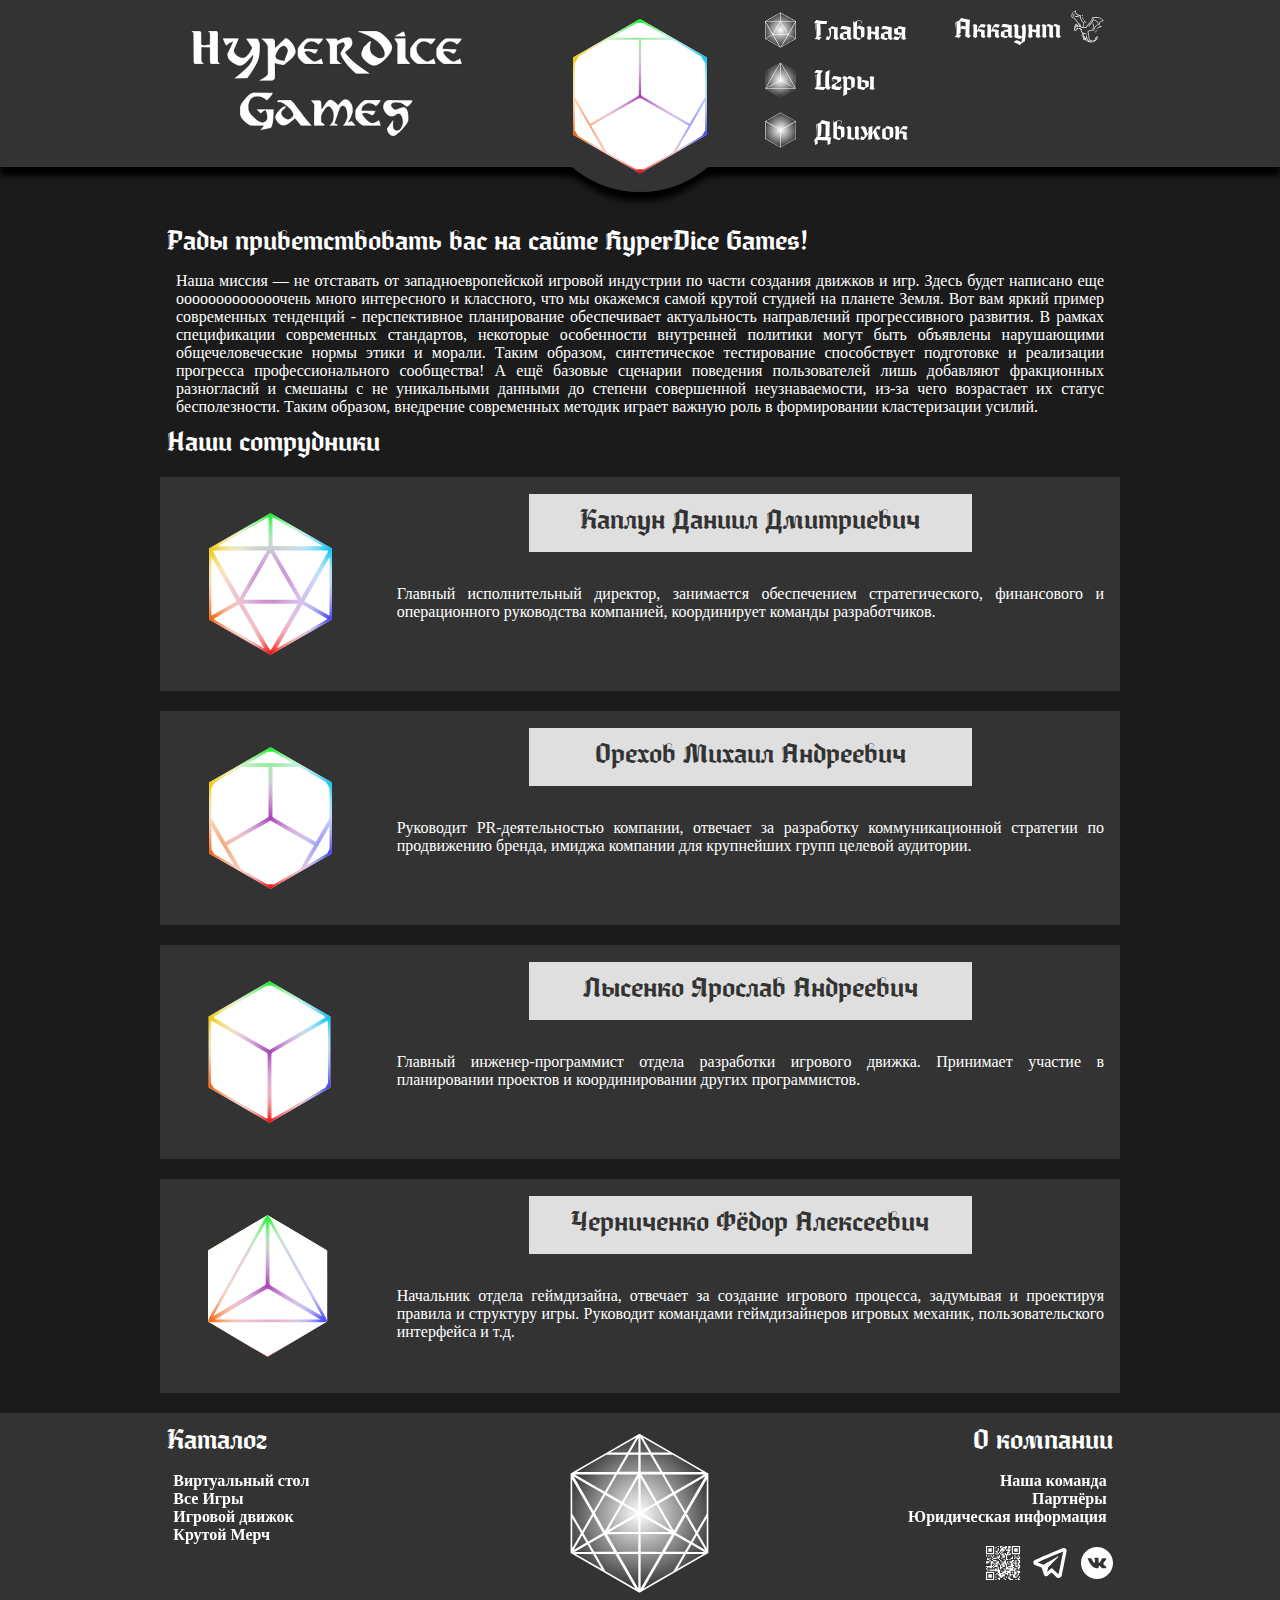
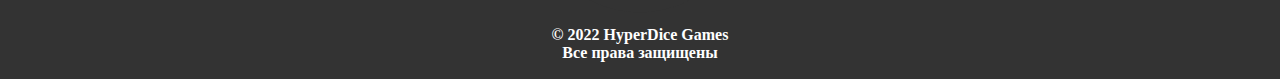
==== commit 85a5fe61: "fixed header" ====
--- a/about.html
+++ b/about.html
@@ -15,7 +15,12 @@
             <img class="title" src="assets/header/svg/title.svg">
         </div>
         <div class="header-block-center">
-            <img class="logo" src="assets/header/svg/logo-color-12.svg">
+            <div class="header-block-center-round">
+                
+            </div>
+            <div class="header-block-center-bg">
+                <img class="logo" src="assets/header/svg/logo-color-12.svg">
+            </div>
         </div>
         <div class="header-block-right">
             <div class="top-bar">
--- a/style.css
+++ b/style.css
@@ -24,7 +24,7 @@
     width: 26.042vw;
     
 }
-/* div.wide-card:hover, div.card:hover
+div.wide-card:hover, div.card:hover
 {
     box-shadow: 0vw -0.2604vw 0 -0.1563vw #1b1b1b,  0vw -0.2604vw #333333C0,
                 0vw -0.5208vw 0 -0.1563vw #1b1b1b,  0vw -0.5208vw #33333380,
@@ -37,8 +37,8 @@
     -ms-transition:     all 0.3s cubic-bezier(0.4, 0, 1, 1) 0s; 
     -moz-transition:    all 0.3s cubic-bezier(0.4, 0, 1, 1) 0s; 
     transition:         all 0.3s cubic-bezier(0.4, 0, 1, 1) 0s; 
-} */
-/* div.wide-card, div.card
+}
+div.wide-card, div.card
 {
     box-shadow: 0vw 0vw 0 -0.1563vw #1b1b1b,  0vw 0vw #333333C0,
                 0vw 0vw 0 -0.1563vw #1b1b1b,  0vw 0vw #33333380,
@@ -51,7 +51,7 @@
     -ms-transition:     all 0.3s cubic-bezier(0.4, 0, 1, 1) 0s; 
     -moz-transition:    all 0.3s cubic-bezier(0.4, 0, 1, 1) 0s; 
     transition:         all 0.3s cubic-bezier(0.4, 0, 1, 1) 0s;
-} */
+}
 
 div.wide-card,
 div.card
@@ -59,7 +59,6 @@
 div.header-block-right */
 {
     position: relative;
-    border-radius: 6%;
 }
 
 div.wide-card:hover::before,
@@ -168,7 +167,12 @@
 {
     display: flex;
     justify-content: center;
+    /* position: fixed;
+    left: 0;
+    top: 0; */
     width: 100vw;
+    margin-bottom: 5vw;
+    /* z-index: 5; */
 }
 div.header-block-left
 {
@@ -179,10 +183,45 @@
     padding-right: 3.5938vw;
     align-items: center;
 }
-div.header-block-center
+
+/* div.header-block-left, */
+div.header
+/* div.header-block-center-round */
+/* div.header-block-center-bg,
+div.header-block-right */
+{
+    box-shadow: 0vw 0.7vw 0.5vw black;
+}
+div.header-block-center-round
+{
+    box-shadow: 0vw 1.2vw 0.5vw -0.5vw black;
+}
+
+div.header-block-center,
+div.header-block-center-round,
+div.header-block-center-bg
 {
     width: 15.728vw;
 }
+
+div.header-block-center-round,
+div.header-block-center-bg
+{
+    position: absolute;
+    background-color: #333333;
+}
+
+div.header-block-center-round
+{
+    height: 15vw;
+    border-radius: 0% 0% 50% 50%;
+}
+
+div.header-block-center-bg
+{
+    height: 13.0208vw;
+}
+
 div.header-block-right
 {
     background-color: #333333;
@@ -279,6 +318,7 @@
     display: flex;
     flex-direction: column;
     justify-content: space-between;
+    border-radius: 0% 5%;
 }
 
 /* footer */
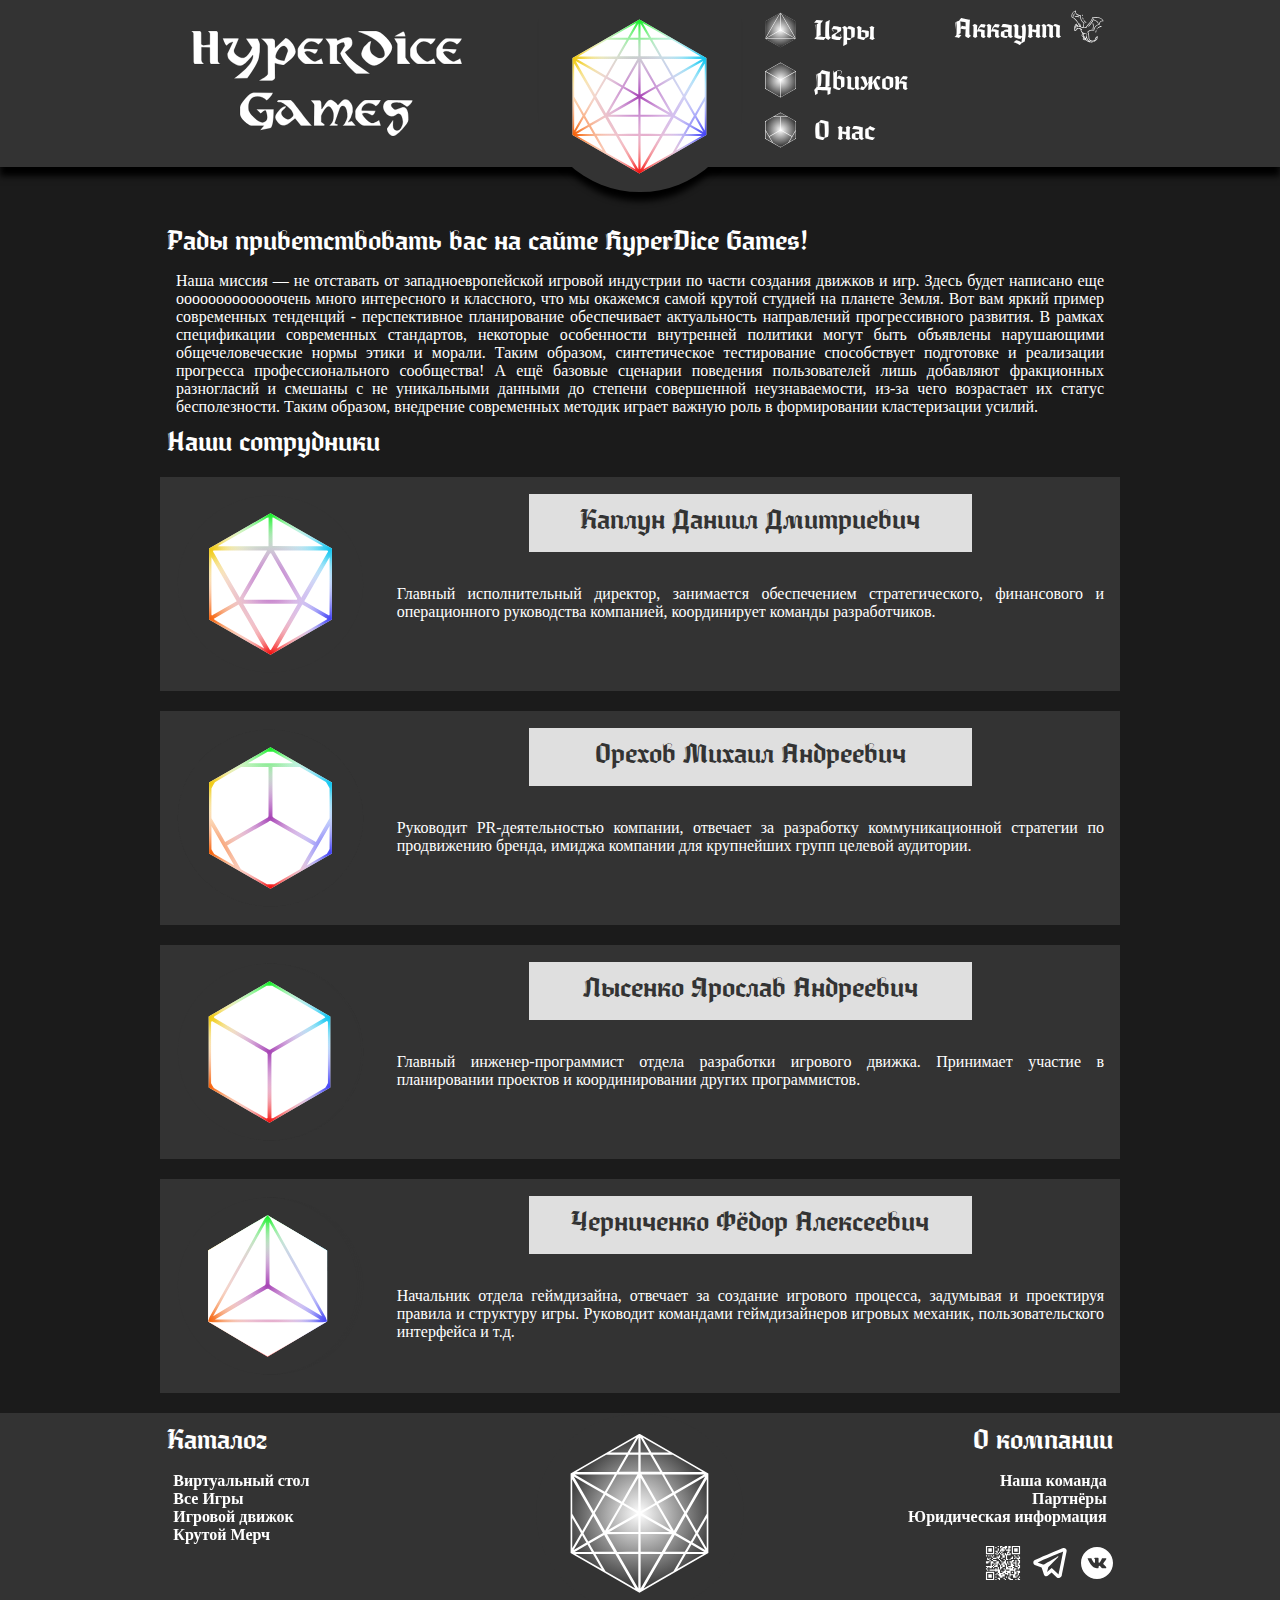
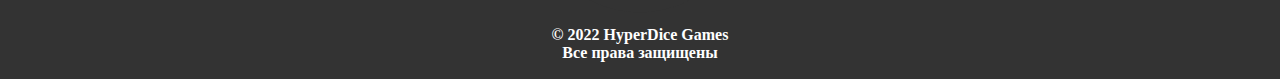
==== commit 702f94f4: "moved header and footer into js" ====
--- a/about.html
+++ b/about.html
@@ -1,228 +1,98 @@
-<!DOCTYPE html>
-<head>
-    <meta charset="utf-8" />
-    <meta name="viewport" content="width=device-width, initial-scale=1">
-    <link rel="stylesheet" href="style.css">
-    <link rel="icon" type="svg" href="/assets/icon.svg">
-    <script src="script.js" defer></script>
-    <title>
-        HyperDice Games - О нас
-    </title>
-</head>
-<body>
-    <div class="header">
-        <div class="header-block-left">
-            <img class="title" src="assets/header/svg/title.svg">
-        </div>
-        <div class="header-block-center">
-            <div class="header-block-center-round">
-                
-            </div>
-            <div class="header-block-center-bg">
-                <img class="logo" src="assets/header/svg/logo-color-12.svg">
-            </div>
-        </div>
-        <div class="header-block-right">
-            <div class="top-bar">
-                <div class="top-bar-element">
-                    <a class="top-bar" href="index.html">
-                        <div class="top-bar-img">
-                            <img class="top-bar-icon" src="assets/header/svg/main.svg">
-                        </div>
-                        <div class="top-bar-text">
-                            <h1 class="top-bar-text">
-                                Главная
-                            </h1>
-                        </div>
-                    </a>
-                </div>
-                <div class="top-bar-element">
-                    <a class="top-bar" href="games.html">
-                        <div class="top-bar-img">
-                            <img class="top-bar-icon" src="assets/header/svg/games.svg">
-                        </div>
-                        <div class="top-bar-text">
-                            <h1 class="top-bar-text">
-                                Игры
-                            </h1>
-                        </div>
-                    </a>
-                </div>
-                <div class="top-bar-element">
-                    <a class="top-bar" href="engine.html">
-                        <div class="top-bar-img">
-                            <img class="top-bar-icon" src="assets/header/svg/engine.svg">
-                        </div>
-                        <div class="top-bar-text">
-                            <h1 class="top-bar-text">
-                                Движок
-                            </h1>
-                        </div>
-                    </a>
-                </div>
-            </div>
-            <div class="login-panel">
-                <a class="login-panel" href="login.html">
-                    <div class="top-bar-text">
-                        <h1 class="top-bar-text">
-                            Аккаунт
-                        </h1>
-                    </div>
-                    <div class="top-bar-img">
-                        <img class="top-bar-icon" src="assets/header/svg/dragon.svg">
-                    </div>
-                </a>
-            </div>
-        </div>
-    </div>
-    <div class="content">
-        <div>
-            <h1 class="top-bar-text">
-                Рады приветствовать вас на сайте HyperDice Games! 
-            </h1>
-        </div>
-        <div class="employee-text">
-            Наша миссия — не отставать от западноевропейской игровой индустрии по части создания движков и игр. Здесь будет написано еще ооооооооооооочень много интересного и классного, что мы окажемся самой крутой студией на планете Земля.
-            Вот вам яркий пример современных тенденций - перспективное планирование обеспечивает актуальность направлений прогрессивного развития.
-            В рамках спецификации современных стандартов, некоторые особенности внутренней политики могут быть объявлены нарушающими общечеловеческие нормы этики и морали.
-            Таким образом, синтетическое тестирование способствует подготовке и реализации прогресса профессионального сообщества!
-            А ещё базовые сценарии поведения пользователей лишь добавляют фракционных разногласий и смешаны с не уникальными данными до степени совершенной неузнаваемости, из-за чего возрастает их статус бесполезности.
-            Таким образом, внедрение современных методик играет важную роль в формировании кластеризации усилий.
-        </div>
-        
-        <div>
-            <h1 class="top-bar-text">
-                Наши сотрудники
-            </h1>
-        </div>
-        <div class="wide-card">
-            <div class="employee-img">
-                <img src="assets/about/svg/CEO20.svg" height="100%">
-            </div>
-            <div class="employee">
-                <div class="name">
-                    <h1 class="news">
-                        Каплун Даниил Дмитриевич
-                    </h1>
-                </div>
-                <div class="employee-text">
-                    Главный исполнительный директор, занимается обеспечением стратегического, финансового и операционного руководства компанией, координирует команды разработчиков.
-                </div>
-            </div>
-        </div>
-        <div class="wide-card">
-            <div class="employee-img">
-                <img src="assets/about/svg/PRM12.svg" height="100%">
-            </div>
-            <div class="employee">
-                <div class="name">
-                    <h1 class="news">
-                        Орехов Михаил Андреевич
-                    </h1>
-                </div>
-                <div class="employee-text">
-                    Руководит PR-деятельностью компании, отвечает за разработку коммуникационной стратегии по продвижению бренда, имиджа компании для крупнейших групп целевой  аудитории.
-                </div>
-            </div>
-        </div>
-        <div class="wide-card">
-            <div class="employee-img">
-                <img src="assets/about/svg/CSE06.svg" height="100%">
-            </div>
-            <div class="employee">
-                <div class="name">
-                    <h1 class="news">
-                        Лысенко Ярослав Андреевич
-                    </h1>
-                </div>
-                <div class="employee-text">
-                    Главный инженер-программист отдела разработки игрового движка. Принимает участие в планировании проектов и координировании других программистов.
-                </div>
-            </div>
-        </div>
-        <div class="wide-card">
-            <div class="employee-img">
-                <img src="assets/about/svg/HGD04.svg" height="100%">
-            </div>
-            <div class="employee">
-                <div class="name">
-                    <h1 class="news">
-                        Черниченко Фёдор Алексеевич
-                    </h1>
-                </div>
-                <div class="employee-text">
-                    Начальник отдела геймдизайна, отвечает за создание игрового процесса, задумывая и проектируя правила и структуру игры. Руководит командами  геймдизайнеров игровых механик, пользовательского интерфейса и т.д.
-                </div>
-            </div>
-        </div>
-    </div>
-    <div class="footer">
-        <div class="footer-column-left">
-            <h1 class="footer-column-header">
-                Каталог
-            </h1>
-            <h2 class="footer-column-text">
-                <a href="virtual-table.html">
-                    Виртуальный стол
-                </a>
-                <br>
-                <a href="games.html">
-                    Все Игры
-                </a>
-                <br>
-                <a href="engine.html">
-                    Игровой движок
-                </a>
-                <br>
-                <a href="merch.html">
-                    Крутой Мерч
-                </a>
-            </h2>
-        </div>
-        <div class="footer-center">
-            <div class="footer-logo">
-                <img src="assets/footer/svg/logo-bw.svg" height="100%">
-            </div>
-            <h2 class="footer-column-text">
-                © 2022 HyperDice Games
-                <br>
-                Все права защищены
-            </h2> 
-        </div>
-        <div class="footer-column-right">
-            <h1 class="footer-column-header">
-                О компании
-            </h1>
-            <h2 class="footer-column-text">
-                <a href="about.html">
-                    Наша команда
-                </a>
-                <br>
-                <a href="partners.html">
-                    Партнёры
-                </a>
-                <br>
-                <a href="legal.html">
-                    Юридическая информация
-                </a>
-            </h2>
-            <div class="icons-bar">
-                <div class="rickroll-icon">
-                    <a href="https://youtu.be/dQw4w9WgXcQ" target="_blank">
-                        <img src="assets/footer/svg/rickroll.svg" width="100%">
-                    </a>
-                </div>
-                <div class="icon">
-                    <a href="https://t.me/feelyx" target="_blank">
-                        <img class="icon" src="assets/footer/svg/tg.svg" width="100%">
-                    </a>
-                </div>
-                <div class="icon">
-                    <a href="https://vk.com/feelyx" target="_blank">
-                        <img class="icon" src="assets/footer/svg/vk.svg" width="100%">
-                    </a>
-                </div>
-            </div>
-        </div>
-    </div>
+<!DOCTYPE html>
+<head>
+    <meta charset="utf-8" />
+    <meta name="viewport" content="width=device-width, initial-scale=1">
+    <link rel="stylesheet" href="style.css">
+    <link rel="icon" type="svg" href="/assets/icon.svg">
+    <script src="header.js" defer></script>
+    <script src="footer.js" defer></script>
+    <script src="script.js" defer></script>
+    <title>
+        HyperDice Games - О нас
+    </title>
+</head>
+<body>
+    <div id="header-placeholder"></div>
+    <div class="content">
+        <div>
+            <h1 class="top-bar-text">
+                Рады приветствовать вас на сайте HyperDice Games! 
+            </h1>
+        </div>
+        <div class="employee-text">
+            Наша миссия — не отставать от западноевропейской игровой индустрии по части создания движков и игр. Здесь будет написано еще ооооооооооооочень много интересного и классного, что мы окажемся самой крутой студией на планете Земля.
+            Вот вам яркий пример современных тенденций - перспективное планирование обеспечивает актуальность направлений прогрессивного развития.
+            В рамках спецификации современных стандартов, некоторые особенности внутренней политики могут быть объявлены нарушающими общечеловеческие нормы этики и морали.
+            Таким образом, синтетическое тестирование способствует подготовке и реализации прогресса профессионального сообщества!
+            А ещё базовые сценарии поведения пользователей лишь добавляют фракционных разногласий и смешаны с не уникальными данными до степени совершенной неузнаваемости, из-за чего возрастает их статус бесполезности.
+            Таким образом, внедрение современных методик играет важную роль в формировании кластеризации усилий.
+        </div>
+        
+        <div>
+            <h1 class="top-bar-text">
+                Наши сотрудники
+            </h1>
+        </div>
+        <div class="wide-card">
+            <div class="employee-img">
+                <img src="assets/about/svg/CEO20.svg" height="100%">
+            </div>
+            <div class="employee">
+                <div class="name">
+                    <h1 class="news">
+                        Каплун Даниил Дмитриевич
+                    </h1>
+                </div>
+                <div class="employee-text">
+                    Главный исполнительный директор, занимается обеспечением стратегического, финансового и операционного руководства компанией, координирует команды разработчиков.
+                </div>
+            </div>
+        </div>
+        <div class="wide-card">
+            <div class="employee-img">
+                <img src="assets/about/svg/PRM12.svg" height="100%">
+            </div>
+            <div class="employee">
+                <div class="name">
+                    <h1 class="news">
+                        Орехов Михаил Андреевич
+                    </h1>
+                </div>
+                <div class="employee-text">
+                    Руководит PR-деятельностью компании, отвечает за разработку коммуникационной стратегии по продвижению бренда, имиджа компании для крупнейших групп целевой  аудитории.
+                </div>
+            </div>
+        </div>
+        <div class="wide-card">
+            <div class="employee-img">
+                <img src="assets/about/svg/CSE06.svg" height="100%">
+            </div>
+            <div class="employee">
+                <div class="name">
+                    <h1 class="news">
+                        Лысенко Ярослав Андреевич
+                    </h1>
+                </div>
+                <div class="employee-text">
+                    Главный инженер-программист отдела разработки игрового движка. Принимает участие в планировании проектов и координировании других программистов.
+                </div>
+            </div>
+        </div>
+        <div class="wide-card">
+            <div class="employee-img">
+                <img src="assets/about/svg/HGD04.svg" height="100%">
+            </div>
+            <div class="employee">
+                <div class="name">
+                    <h1 class="news">
+                        Черниченко Фёдор Алексеевич
+                    </h1>
+                </div>
+                <div class="employee-text">
+                    Начальник отдела геймдизайна, отвечает за создание игрового процесса, задумывая и проектируя правила и структуру игры. Руководит командами  геймдизайнеров игровых механик, пользовательского интерфейса и т.д.
+                </div>
+            </div>
+        </div>
+    </div>
+    <div id="footer-placeholder"></div>
 </body>